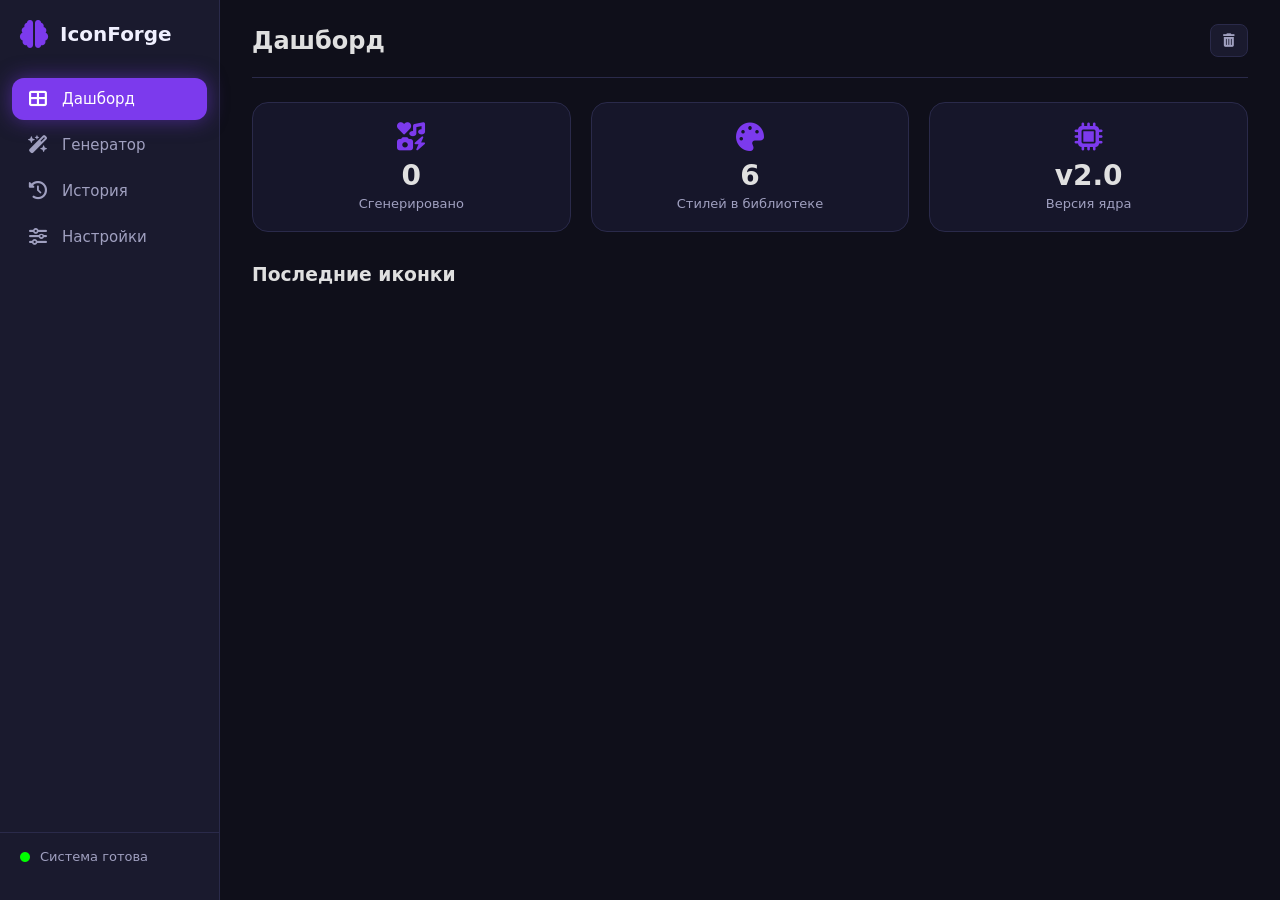
==== index.html @ c452b0ba "update_to_version_0.0.2 add more styles / restructure generator / bug fix ui manager" ====
<!DOCTYPE html>
<html lang="ru">
<head>
    <meta charset="UTF-8">
    <meta name="viewport" content="width=device-width, initial-scale=1.0">
    <title>Neural Icon Forge</title>
    <link rel="stylesheet" href="style.css">
    <link rel="stylesheet" href="https://cdnjs.cloudflare.com/ajax/libs/font-awesome/6.5.0/css/all.min.css">
</head>
<body>
    <div class="app-container">
        <!-- БОКОВОЕ МЕНЮ -->
        <aside class="sidebar" id="sidebar">
            <div class="logo">
                <i class="fas fa-brain"></i>
                <span>IconForge</span>
            </div>
            <nav class="nav-menu">
                <button class="nav-item active" data-tab="dashboard">
                    <i class="fas fa-th-large"></i> <span>Дашборд</span>
                </button>
                <button class="nav-item" data-tab="generator">
                    <i class="fas fa-wand-magic-sparkles"></i> <span>Генератор</span>
                </button>
                <button class="nav-item" data-tab="history">
                    <i class="fas fa-clock-rotate-left"></i> <span>История</span>
                </button>
                <button class="nav-item" data-tab="settings">
                    <i class="fas fa-sliders"></i> <span>Настройки</span>
                </button>
            </nav>
            <div class="user-status">
                <i class="fas fa-circle" style="color: #0f0; font-size: 10px;"></i>
                <span>Система готова</span>
            </div>
        </aside>

        <!-- ОСНОВНАЯ ОБЛАСТЬ -->
        <main class="main-content">
            <header class="top-bar">
                <h1 id="page-title">Дашборд</h1>
                <div class="top-actions">
                    <button id="clear-storage-btn" class="icon-btn" title="Очистить кэш">
                        <i class="fas fa-trash-can"></i>
                    </button>
                </div>
            </header>

            <div class="tab-content" id="tab-content">
                <!-- ДАШБОРД -->
                <section id="page-dashboard" class="page active-page">
                    <div class="stats-grid">
                        <div class="stat-card"><i class="fas fa-icons"></i><span id="stat-total">0</span><p>Сгенерировано</p></div>
                        <div class="stat-card"><i class="fas fa-palette"></i><span id="stat-styles">6</span><p>Стилей в библиотеке</p></div>
                        <div class="stat-card"><i class="fas fa-microchip"></i><span>v2.0</span><p>Версия ядра</p></div>
                    </div>
                    <div class="recent-section">
                        <h3>Последние иконки</h3>
                        <div class="recent-grid" id="recent-grid"></div>
                    </div>
                </section>

                <!-- ГЕНЕРАТОР -->
                <section id="page-generator" class="page">
                    <div class="generator-layout">
                        <!-- Панель настроек -->
                        <div class="control-panel" id="control-panel">
                            <h3><i class="fas fa-sliders-h"></i> Конструктор иконки</h3>
                            
                            <!-- Основные параметры -->
                            <div class="control-group">
                                <label>Тематика</label>
                                <select id="theme-select">
                                    <option value="abstract">Абстракция</option>
                                    <option value="nature">Природа</option>
                                    <option value="tech">Технологии</option>
                                    <option value="business">Бизнес</option>
                                    <option value="art">Искусство</option>
                                    <option value="custom">Пользовательская</option>
                                </select>
                            </div>

                            <div class="control-group">
                                <label>Стиль</label>
                                <select id="style-select">
                                    <option value="minimal">Минимализм</option>
                                    <option value="detailed">Детализированный</option>
                                    <option value="geometric">Геометрический</option>
                                    <option value="organic">Органический</option>
                                    <option value="neon">Неоновый</option>
                                    <option value="vintage">Винтаж</option>
                                </select>
                            </div>

                            <!-- Фон -->
                            <div class="control-group">
                                <label>Фон</label>
                                <div class="color-picker-group">
                                    <input type="color" id="bg-color" value="#0a0a0f">
                                    <select id="bg-style">
                                        <option value="solid">Сплошной</option>
                                        <option value="gradient">Градиент</option>
                                        <option value="none">Прозрачный</option>
                                    </select>
                                </div>
                            </div>

                            <!-- Детали (динамические) -->
                            <div id="details-container">
                                <div class="control-group">
                                    <label>Основная фигура</label>
                                    <select id="main-shape">
                                        <option value="circle">Круг</option>
                                        <option value="square">Квадрат</option>
                                        <option value="triangle">Треугольник</option>
                                        <option value="star">Звезда</option>
                                        <option value="hexagon">Шестиугольник</option>
                                        <option value="custom">Своя форма</option>
                                    </select>
                                </div>

                                <div class="control-group">
                                    <label>Цвет основной фигуры</label>
                                    <input type="color" id="main-color" value="#7c3aed">
                                </div>

                                <div class="control-group">
                                    <label>Размер основной фигуры</label>
                                    <input type="range" id="main-size" min="40" max="200" value="120">
                                    <span id="main-size-value">120px</span>
                                </div>

                                <div class="control-group">
                                    <label>Дополнительные элементы</label>
                                    <div class="checkbox-group">
                                        <label><input type="checkbox" class="detail-check" value="dots"> Точки</label>
                                        <label><input type="checkbox" class="detail-check" value="lines"> Линии</label>
                                        <label><input type="checkbox" class="detail-check" value="glow"> Свечение</label>
                                        <label><input type="checkbox" class="detail-check" value="shadow"> Тень</label>
                                        <label><input type="checkbox" class="detail-check" value="pattern"> Узор</label>
                                    </div>
                                </div>

                                <div class="control-group" id="pattern-controls" style="display:none;">
                                    <label>Тип узора</label>
                                    <select id="pattern-type">
                                        <option value="stripes">Полосы</option>
                                        <option value="grid">Сетка</option>
                                        <option value="waves">Волны</option>
                                        <option value="dots">Точечный</option>
                                    </select>
                                </div>
                            </div>

                            <button id="generate-btn" class="primary-btn">
                                <i class="fas fa-bolt"></i> Сгенерировать
                            </button>
                            <button id="reset-defaults-btn" class="secondary-btn" style="width:100%;margin-top:10px;">
                                <i class="fas fa-undo"></i> Сбросить настройки
                            </button>
                        </div>

                        <!-- Область предпросмотра -->
                        <div class="preview-area">
                            <div class="icon-preview" id="icon-preview">
                                <canvas id="generation-canvas" width="400" height="400"></canvas>
                            </div>
                            <div class="preview-actions">
                                <button id="download-png-btn" class="secondary-btn"><i class="fas fa-download"></i> PNG</button>
                                <button id="download-svg-btn" class="secondary-btn"><i class="fas fa-code"></i> SVG</button>
                                <button id="copy-svg-btn" class="secondary-btn"><i class="fas fa-copy"></i> Копировать SVG</button>
                            </div>
                            <div class="preview-info" id="preview-info">
                                <small>Настройки: <span id="preview-settings">Тема: Абстракция, Стиль: Минимализм</span></small>
                            </div>
                        </div>
                    </div>
                </section>

                <!-- ИСТОРИЯ -->
                <section id="page-history" class="page">
                    <h3>Архив генераций</h3>
                    <div id="history-list" class="history-list">
                        <div class="empty-state">Пока нет сохраненных иконок</div>
                    </div>
                </section>

                <!-- НАСТРОЙКИ -->
                <section id="page-settings" class="page">
                    <h3>Настройки профиля</h3>
                    <div class="settings-group">
                        <label>Имя пользователя</label>
                        <input type="text" id="username-input" placeholder="Введите имя...">
                    </div>
                    <div class="settings-group">
                        <label>Тема интерфейса</label>
                        <select id="theme-ui-select">
                            <option value="dark">Темная (по умолчанию)</option>
                            <option value="light">Светлая</option>
                        </select>
                    </div>
                    <div class="settings-group">
                        <label>Экспорт по умолчанию</label>
                        <select id="default-export">
                            <option value="png">PNG</option>
                            <option value="svg">SVG</option>
                        </select>
                    </div>
                </section>
            </div>
        </main>
    </div>

    <script type="module" src="app.js"></script>
</body>
</html>
---- style.css ----
/* ===== RESET & BASE ===== */
* {
    margin: 0;
    padding: 0;
    box-sizing: border-box;
    font-family: 'Segoe UI', system-ui, -apple-system, sans-serif;
}

body {
    background: #0a0a0f;
    color: #e0e0e0;
    height: 100vh;
    overflow: hidden;
}

:root {
    --bg-primary: #0f0f1a;
    --bg-secondary: #1a1a2e;
    --bg-card: #16162a;
    --border-color: #2a2a4a;
    --accent: #7c3aed;
    --accent-glow: #7c3aed80;
    --text-primary: #f0f0ff;
    --text-secondary: #a0a0c0;
    --shadow: 0 8px 32px rgba(0, 0, 0, 0.6);
}

/* ===== SCROLLBAR ===== */
::-webkit-scrollbar { width: 4px; }
::-webkit-scrollbar-track { background: var(--bg-secondary); }
::-webkit-scrollbar-thumb { background: var(--accent); border-radius: 2px; }

/* ===== LAYOUT ===== */
.app-container {
    display: flex;
    height: 100vh;
    background: var(--bg-primary);
}

/* ===== SIDEBAR ===== */
.sidebar {
    width: 220px;
    background: var(--bg-secondary);
    border-right: 1px solid var(--border-color);
    display: flex;
    flex-direction: column;
    padding: 20px 0;
    flex-shrink: 0;
}

.logo {
    display: flex;
    align-items: center;
    gap: 12px;
    padding: 0 20px 30px 20px;
    font-size: 20px;
    font-weight: 700;
    color: var(--text-primary);
}
.logo i { color: var(--accent); font-size: 28px; }

.nav-menu {
    display: flex;
    flex-direction: column;
    gap: 4px;
    padding: 0 12px;
    flex: 1;
}

.nav-item {
    background: transparent;
    border: none;
    color: var(--text-secondary);
    padding: 12px 16px;
    border-radius: 12px;
    display: flex;
    align-items: center;
    gap: 14px;
    font-size: 15px;
    font-weight: 500;
    cursor: pointer;
    transition: all 0.2s ease;
    width: 100%;
}
.nav-item i { width: 20px; font-size: 18px; }
.nav-item:hover { background: #2a2a4a; color: #fff; }
.nav-item.active {
    background: var(--accent);
    color: #fff;
    box-shadow: 0 0 20px var(--accent-glow);
}

.user-status {
    padding: 16px 20px;
    border-top: 1px solid var(--border-color);
    font-size: 13px;
    color: var(--text-secondary);
    display: flex;
    align-items: center;
    gap: 10px;
}

/* ===== MAIN CONTENT ===== */
.main-content {
    flex: 1;
    display: flex;
    flex-direction: column;
    padding: 24px 32px;
    overflow-y: auto;
}

.top-bar {
    display: flex;
    justify-content: space-between;
    align-items: center;
    padding-bottom: 20px;
    border-bottom: 1px solid var(--border-color);
}
.top-bar h1 { font-size: 24px; font-weight: 600; }

.icon-btn {
    background: var(--bg-secondary);
    border: 1px solid var(--border-color);
    color: var(--text-secondary);
    padding: 8px 12px;
    border-radius: 8px;
    cursor: pointer;
    transition: 0.2s;
}
.icon-btn:hover { background: #2a2a4a; color: #fff; }

/* ===== TABS ===== */
.tab-content { flex: 1; padding-top: 24px; }
.page { display: none; animation: fadeIn 0.3s ease; }
.page.active-page { display: block; }

@keyframes fadeIn {
    from { opacity: 0; transform: translateY(10px); }
    to { opacity: 1; transform: translateY(0); }
}

/* ===== DASHBOARD ===== */
.stats-grid {
    display: grid;
    grid-template-columns: repeat(auto-fit, minmax(160px, 1fr));
    gap: 20px;
    margin-bottom: 32px;
}
.stat-card {
    background: var(--bg-card);
    border: 1px solid var(--border-color);
    border-radius: 16px;
    padding: 20px;
    text-align: center;
}
.stat-card i { font-size: 28px; color: var(--accent); margin-bottom: 8px; }
.stat-card span { font-size: 28px; font-weight: 700; display: block; }
.stat-card p { color: var(--text-secondary); font-size: 13px; margin-top: 4px; }

.recent-grid {
    display: grid;
    grid-template-columns: repeat(auto-fill, minmax(80px, 1fr));
    gap: 16px;
    margin-top: 12px;
}
.recent-item {
    aspect-ratio: 1;
    background: var(--bg-secondary);
    border-radius: 12px;
    border: 1px solid var(--border-color);
    overflow: hidden;
    display: flex;
    align-items: center;
    justify-content: center;
    cursor: pointer;
    transition: 0.2s;
}
.recent-item:hover { border-color: var(--accent); transform: scale(1.05); }
.recent-item canvas, .recent-item img { width: 100%; height: 100%; object-fit: contain; }

/* ===== GENERATOR ===== */
.generator-layout {
    display: grid;
    grid-template-columns: 380px 1fr;
    gap: 32px;
}
.control-panel {
    background: var(--bg-card);
    border-radius: 16px;
    padding: 24px;
    border: 1px solid var(--border-color);
    max-height: 80vh;
    overflow-y: auto;
}
.control-panel h3 { margin-bottom: 20px; display: flex; gap: 10px; align-items: center; }

.control-group {
    margin-bottom: 20px;
}
.control-group label {
    display: block;
    font-size: 13px;
    color: var(--text-secondary);
    margin-bottom: 6px;
    font-weight: 500;
}
.control-group select, .control-group input[type="text"] {
    width: 100%;
    padding: 10px 12px;
    background: var(--bg-primary);
    border: 1px solid var(--border-color);
    border-radius: 8px;
    color: #fff;
    font-size: 14px;
}
.control-group input[type="range"] {
    width: 100%;
    accent-color: var(--accent);
    background: transparent;
}
.control-group input[type="color"] {
    width: 50px;
    height: 40px;
    padding: 2px;
    border: 1px solid var(--border-color);
    border-radius: 8px;
    background: var(--bg-primary);
    cursor: pointer;
}

.color-picker-group {
    display: flex;
    gap: 10px;
    align-items: center;
}
.color-picker-group select { flex: 1; }

.checkbox-group {
    display: grid;
    grid-template-columns: 1fr 1fr;
    gap: 8px;
}
.checkbox-group label {
    display: flex;
    align-items: center;
    gap: 8px;
    font-size: 13px;
    cursor: pointer;
    color: var(--text-secondary);
}
.checkbox-group input[type="checkbox"] {
    accent-color: var(--accent);
    width: 16px;
    height: 16px;
}

.primary-btn {
    width: 100%;
    padding: 14px;
    background: var(--accent);
    border: none;
    border-radius: 12px;
    color: #fff;
    font-weight: 700;
    font-size: 16px;
    cursor: pointer;
    transition: 0.2s;
    display: flex;
    align-items: center;
    justify-content: center;
    gap: 10px;
}
.primary-btn:hover { box-shadow: 0 0 30px var(--accent-glow); transform: scale(1.02); }

.secondary-btn {
    padding: 10px 28px;
    background: var(--bg-secondary);
    border: 1px solid var(--border-color);
    border-radius: 10px;
    color: #fff;
    cursor: pointer;
    transition: 0.2s;
    display: flex;
    align-items: center;
    gap: 8px;
    justify-content: center;
}
.secondary-btn:hover { background: #2a2a4a; border-color: var(--accent); }

.preview-area {
    display: flex;
    flex-direction: column;
    align-items: center;
    gap: 20px;
}
.icon-preview {
    width: 100%;
    max-width: 450px;
    aspect-ratio: 1;
    background: var(--bg-card);
    border-radius: 24px;
    border: 2px solid var(--border-color);
    display: flex;
    align-items: center;
    justify-content: center;
    overflow: hidden;
}
.icon-preview canvas { width: 100%; height: 100%; }

.preview-actions {
    display: flex;
    gap: 12px;
    flex-wrap: wrap;
    justify-content: center;
}

.preview-info {
    color: var(--text-secondary);
    font-size: 13px;
    text-align: center;
}

/* ===== HISTORY ===== */
.history-list {
    display: flex;
    flex-direction: column;
    gap: 12px;
    margin-top: 16px;
}
.history-item {
    background: var(--bg-card);
    border: 1px solid var(--border-color);
    border-radius: 12px;
    padding: 16px;
    display: flex;
    align-items: center;
    gap: 20px;
}
.history-item canvas { width: 60px; height: 60px; border-radius: 8px; flex-shrink: 0; }
.history-item .info { flex: 1; }
.history-item .info h4 { font-size: 14px; }
.history-item .info p { font-size: 12px; color: var(--text-secondary); }
.history-item .actions {
    display: flex;
    gap: 8px;
}

.empty-state {
    color: var(--text-secondary);
    text-align: center;
    padding: 40px;
    background: var(--bg-card);
    border-radius: 16px;
    border: 1px dashed var(--border-color);
}

/* ===== SETTINGS ===== */
.settings-group {
    max-width: 400px;
    margin-bottom: 24px;
}
.settings-group label {
    display: block;
    margin-bottom: 6px;
    color: var(--text-secondary);
}
.settings-group input, .settings-group select {
    width: 100%;
    padding: 10px 14px;
    background: var(--bg-secondary);
    border: 1px solid var(--border-color);
    border-radius: 10px;
    color: #fff;
}

/* ===== АДАПТИВ ===== */
@media (max-width: 1024px) {
    .generator-layout { grid-template-columns: 1fr; }
    .control-panel { max-height: none; }
}

@media (max-width: 768px) {
    .sidebar { width: 72px; }
    .sidebar .logo span, .sidebar .nav-item span, .sidebar .user-status span { display: none; }
    .sidebar .nav-item { justify-content: center; }
    .main-content { padding: 16px; }
    .checkbox-group { grid-template-columns: 1fr; }
}
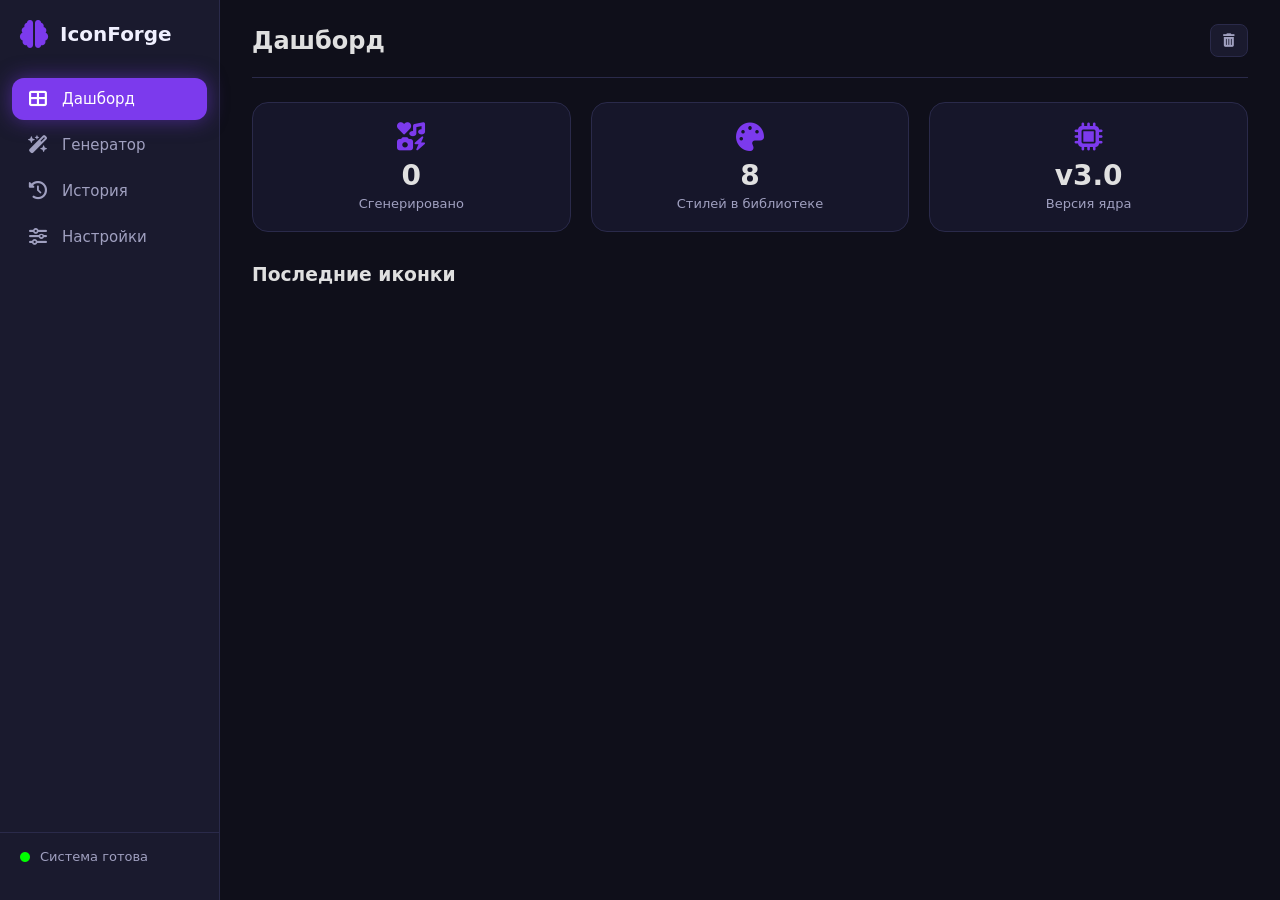
==== commit 50315058: "create_version_0.0.3 up version core / generator reconstruct / add more styles / add spec settings" ====
--- a/index.html
+++ b/index.html
@@ -3,7 +3,7 @@
 <head>
     <meta charset="UTF-8">
     <meta name="viewport" content="width=device-width, initial-scale=1.0">
-    <title>Neural Icon Forge</title>
+    <title>Neural Icon Forge — Генератор иконок</title>
     <link rel="stylesheet" href="style.css">
     <link rel="stylesheet" href="https://cdnjs.cloudflare.com/ajax/libs/font-awesome/6.5.0/css/all.min.css">
 </head>
@@ -51,8 +51,8 @@
                 <section id="page-dashboard" class="page active-page">
                     <div class="stats-grid">
                         <div class="stat-card"><i class="fas fa-icons"></i><span id="stat-total">0</span><p>Сгенерировано</p></div>
-                        <div class="stat-card"><i class="fas fa-palette"></i><span id="stat-styles">6</span><p>Стилей в библиотеке</p></div>
-                        <div class="stat-card"><i class="fas fa-microchip"></i><span>v2.0</span><p>Версия ядра</p></div>
+                        <div class="stat-card"><i class="fas fa-palette"></i><span id="stat-styles">8</span><p>Стилей в библиотеке</p></div>
+                        <div class="stat-card"><i class="fas fa-microchip"></i><span>v3.0</span><p>Версия ядра</p></div>
                     </div>
                     <div class="recent-section">
                         <h3>Последние иконки</h3>
@@ -62,116 +62,95 @@
 
                 <!-- ГЕНЕРАТОР -->
                 <section id="page-generator" class="page">
-                    <div class="generator-layout">
-                        <!-- Панель настроек -->
-                        <div class="control-panel" id="control-panel">
-                            <h3><i class="fas fa-sliders-h"></i> Конструктор иконки</h3>
-                            
-                            <!-- Основные параметры -->
-                            <div class="control-group">
-                                <label>Тематика</label>
-                                <select id="theme-select">
-                                    <option value="abstract">Абстракция</option>
-                                    <option value="nature">Природа</option>
-                                    <option value="tech">Технологии</option>
-                                    <option value="business">Бизнес</option>
-                                    <option value="art">Искусство</option>
-                                    <option value="custom">Пользовательская</option>
-                                </select>
+                    <div class="generator-container">
+                        <!-- ШАГ 1: ДОМЕН -->
+                        <div class="setup-step" id="step-domain">
+                            <h2><i class="fas fa-rocket"></i> Для чего нужна иконка?</h2>
+                            <p class="step-desc">Выберите сферу применения — это определит доступные стили и элементы</p>
+                            <div class="domain-grid" id="domain-grid">
+                                <button class="domain-card" data-domain="gaming">
+                                    <i class="fas fa-gamepad"></i>
+                                    <span>Игры</span>
+                                    <small>Иконки, кнопки, аватары для игр</small>
+                                </button>
+                                <button class="domain-card" data-domain="branding">
+                                    <i class="fas fa-trademark"></i>
+                                    <span>Брендинг</span>
+                                    <small>Логотипы, эмблемы, фирменные знаки</small>
+                                </button>
+                                <button class="domain-card" data-domain="web">
+                                    <i class="fas fa-globe"></i>
+                                    <span>Веб & UI</span>
+                                    <small>Кнопки, иконки интерфейса, элементы</small>
+                                </button>
+                                <button class="domain-card" data-domain="social">
+                                    <i class="fas fa-share-alt"></i>
+                                    <span>Соцсети</span>
+                                    <small>Аватары, обложки, стикеры</small>
+                                </button>
+                                <button class="domain-card" data-domain="presentation">
+                                    <i class="fas fa-presentation"></i>
+                                    <span>Презентации</span>
+                                    <small>Инфографика, диаграммы, иллюстрации</small>
+                                </button>
                             </div>
+                        </div>
 
-                            <div class="control-group">
-                                <label>Стиль</label>
-                                <select id="style-select">
-                                    <option value="minimal">Минимализм</option>
-                                    <option value="detailed">Детализированный</option>
-                                    <option value="geometric">Геометрический</option>
-                                    <option value="organic">Органический</option>
-                                    <option value="neon">Неоновый</option>
-                                    <option value="vintage">Винтаж</option>
-                                </select>
+                        <!-- ШАГ 2: СТИЛЬ -->
+                        <div class="setup-step" id="step-style" style="display:none;">
+                            <h2><i class="fas fa-palette"></i> Выберите стиль</h2>
+                            <p class="step-desc">Стиль определит визуальный язык вашей иконки</p>
+                            <div class="style-grid" id="style-grid">
+                                <!-- Динамически заполняется -->
                             </div>
+                            <button class="back-btn" data-back="step-domain">← Назад</button>
+                        </div>
 
-                            <!-- Фон -->
-                            <div class="control-group">
-                                <label>Фон</label>
-                                <div class="color-picker-group">
-                                    <input type="color" id="bg-color" value="#0a0a0f">
-                                    <select id="bg-style">
-                                        <option value="solid">Сплошной</option>
-                                        <option value="gradient">Градиент</option>
-                                        <option value="none">Прозрачный</option>
-                                    </select>
-                                </div>
+                        <!-- ШАГ 3: КАТЕГОРИЯ ЭЛЕМЕНТА -->
+                        <div class="setup-step" id="step-category" style="display:none;">
+                            <h2><i class="fas fa-th-list"></i> Какой элемент нужен?</h2>
+                            <p class="step-desc">Выберите тип элемента, который хотите создать</p>
+                            <div class="category-grid" id="category-grid">
+                                <!-- Динамически заполняется -->
                             </div>
+                            <button class="back-btn" data-back="step-style">← Назад</button>
+                        </div>
 
-                            <!-- Детали (динамические) -->
-                            <div id="details-container">
-                                <div class="control-group">
-                                    <label>Основная фигура</label>
-                                    <select id="main-shape">
-                                        <option value="circle">Круг</option>
-                                        <option value="square">Квадрат</option>
-                                        <option value="triangle">Треугольник</option>
-                                        <option value="star">Звезда</option>
-                                        <option value="hexagon">Шестиугольник</option>
-                                        <option value="custom">Своя форма</option>
-                                    </select>
-                                </div>
+                        <!-- ШАГ 4: НАСТРОЙКИ И ГЕНЕРАЦИЯ -->
+                        <div class="setup-step" id="step-config" style="display:none;">
+                            <div class="config-layout">
+                                <div class="config-panel">
+                                    <h2><i class="fas fa-sliders-h"></i> Тонкая настройка</h2>
+                                    <p class="step-desc">Настройте каждую деталь для идеального результата</p>
+                                    
+                                    <div id="config-container">
+                                        <!-- Динамические настройки -->
+                                    </div>
 
-                                <div class="control-group">
-                                    <label>Цвет основной фигуры</label>
-                                    <input type="color" id="main-color" value="#7c3aed">
-                                </div>
-
-                                <div class="control-group">
-                                    <label>Размер основной фигуры</label>
-                                    <input type="range" id="main-size" min="40" max="200" value="120">
-                                    <span id="main-size-value">120px</span>
-                                </div>
-
-                                <div class="control-group">
-                                    <label>Дополнительные элементы</label>
-                                    <div class="checkbox-group">
-                                        <label><input type="checkbox" class="detail-check" value="dots"> Точки</label>
-                                        <label><input type="checkbox" class="detail-check" value="lines"> Линии</label>
-                                        <label><input type="checkbox" class="detail-check" value="glow"> Свечение</label>
-                                        <label><input type="checkbox" class="detail-check" value="shadow"> Тень</label>
-                                        <label><input type="checkbox" class="detail-check" value="pattern"> Узор</label>
+                                    <div class="config-actions">
+                                        <button id="generate-btn" class="primary-btn">
+                                            <i class="fas fa-bolt"></i> Сгенерировать
+                                        </button>
+                                        <button id="randomize-btn" class="secondary-btn">
+                                            <i class="fas fa-dice"></i> Рандомизировать
+                                        </button>
+                                        <button class="back-btn" data-back="step-category">← Назад</button>
                                     </div>
                                 </div>
 
-                                <div class="control-group" id="pattern-controls" style="display:none;">
-                                    <label>Тип узора</label>
-                                    <select id="pattern-type">
-                                        <option value="stripes">Полосы</option>
-                                        <option value="grid">Сетка</option>
-                                        <option value="waves">Волны</option>
-                                        <option value="dots">Точечный</option>
-                                    </select>
+                                <div class="preview-panel">
+                                    <div class="icon-preview" id="icon-preview">
+                                        <canvas id="generation-canvas" width="500" height="500"></canvas>
+                                    </div>
+                                    <div class="preview-actions">
+                                        <button id="download-png-btn" class="secondary-btn"><i class="fas fa-download"></i> PNG</button>
+                                        <button id="download-svg-btn" class="secondary-btn"><i class="fas fa-code"></i> SVG</button>
+                                        <button id="copy-svg-btn" class="secondary-btn"><i class="fas fa-copy"></i> Копировать SVG</button>
+                                    </div>
+                                    <div class="preview-info" id="preview-info">
+                                        <span id="preview-settings">Выберите параметры для генерации</span>
+                                    </div>
                                 </div>
-                            </div>
-
-                            <button id="generate-btn" class="primary-btn">
-                                <i class="fas fa-bolt"></i> Сгенерировать
-                            </button>
-                            <button id="reset-defaults-btn" class="secondary-btn" style="width:100%;margin-top:10px;">
-                                <i class="fas fa-undo"></i> Сбросить настройки
-                            </button>
-                        </div>
-
-                        <!-- Область предпросмотра -->
-                        <div class="preview-area">
-                            <div class="icon-preview" id="icon-preview">
-                                <canvas id="generation-canvas" width="400" height="400"></canvas>
-                            </div>
-                            <div class="preview-actions">
-                                <button id="download-png-btn" class="secondary-btn"><i class="fas fa-download"></i> PNG</button>
-                                <button id="download-svg-btn" class="secondary-btn"><i class="fas fa-code"></i> SVG</button>
-                                <button id="copy-svg-btn" class="secondary-btn"><i class="fas fa-copy"></i> Копировать SVG</button>
-                            </div>
-                            <div class="preview-info" id="preview-info">
-                                <small>Настройки: <span id="preview-settings">Тема: Абстракция, Стиль: Минимализм</span></small>
                             </div>
                         </div>
                     </div>
@@ -200,11 +179,9 @@
                         </select>
                     </div>
                     <div class="settings-group">
-                        <label>Экспорт по умолчанию</label>
-                        <select id="default-export">
-                            <option value="png">PNG</option>
-                            <option value="svg">SVG</option>
-                        </select>
+                        <label>Авто-генерация при изменении</label>
+                        <input type="checkbox" id="auto-generate" checked>
+                        <small style="color:var(--text-secondary);display:block;margin-top:4px;">Автоматически генерировать при изменении параметров</small>
                     </div>
                 </section>
             </div>
--- a/style.css
+++ b/style.css
@@ -23,6 +23,9 @@
     --text-primary: #f0f0ff;
     --text-secondary: #a0a0c0;
     --shadow: 0 8px 32px rgba(0, 0, 0, 0.6);
+    --success: #10b981;
+    --warning: #f59e0b;
+    --danger: #ef4444;
 }
 
 /* ===== SCROLLBAR ===== */
@@ -178,116 +181,174 @@
 .recent-item:hover { border-color: var(--accent); transform: scale(1.05); }
 .recent-item canvas, .recent-item img { width: 100%; height: 100%; object-fit: contain; }
 
-/* ===== GENERATOR ===== */
-.generator-layout {
+/* ===== GENERATOR STEPS ===== */
+.generator-container {
+    max-width: 1400px;
+    margin: 0 auto;
+}
+
+.setup-step {
+    animation: fadeIn 0.4s ease;
+}
+.setup-step h2 {
+    font-size: 28px;
+    margin-bottom: 8px;
+    display: flex;
+    align-items: center;
+    gap: 16px;
+}
+.setup-step h2 i { color: var(--accent); }
+.step-desc {
+    color: var(--text-secondary);
+    margin-bottom: 32px;
+    font-size: 16px;
+}
+
+/* Domain Grid */
+.domain-grid {
     display: grid;
-    grid-template-columns: 380px 1fr;
-    gap: 32px;
-}
-.control-panel {
-    background: var(--bg-card);
+    grid-template-columns: repeat(auto-fit, minmax(200px, 1fr));
+    gap: 20px;
+    margin-bottom: 24px;
+}
+.domain-card {
+    background: var(--bg-card);
+    border: 2px solid var(--border-color);
     border-radius: 16px;
     padding: 24px;
-    border: 1px solid var(--border-color);
-    max-height: 80vh;
+    text-align: center;
+    cursor: pointer;
+    transition: all 0.3s ease;
+    color: var(--text-primary);
+}
+.domain-card i { font-size: 36px; color: var(--accent); display: block; margin-bottom: 12px; }
+.domain-card span { font-size: 18px; font-weight: 600; display: block; }
+.domain-card small { color: var(--text-secondary); font-size: 13px; margin-top: 8px; display: block; }
+.domain-card:hover { border-color: var(--accent); transform: translateY(-4px); box-shadow: 0 8px 30px var(--accent-glow); }
+.domain-card.selected { border-color: var(--accent); background: var(--accent); color: #fff; }
+.domain-card.selected i { color: #fff; }
+.domain-card.selected small { color: rgba(255,255,255,0.8); }
+
+/* Style & Category Grids */
+.style-grid, .category-grid {
+    display: grid;
+    grid-template-columns: repeat(auto-fit, minmax(160px, 1fr));
+    gap: 16px;
+    margin-bottom: 24px;
+}
+.style-card, .category-card {
+    background: var(--bg-card);
+    border: 2px solid var(--border-color);
+    border-radius: 12px;
+    padding: 20px;
+    text-align: center;
+    cursor: pointer;
+    transition: all 0.3s ease;
+    color: var(--text-primary);
+}
+.style-card i, .category-card i { font-size: 28px; color: var(--accent); display: block; margin-bottom: 8px; }
+.style-card span, .category-card span { font-size: 15px; font-weight: 500; display: block; }
+.style-card small, .category-card small { color: var(--text-secondary); font-size: 12px; margin-top: 4px; display: block; }
+.style-card:hover, .category-card:hover { border-color: var(--accent); transform: translateY(-2px); }
+.style-card.selected, .category-card.selected { border-color: var(--accent); background: var(--accent); color: #fff; }
+.style-card.selected i, .category-card.selected i { color: #fff; }
+.style-card.selected small, .category-card.selected small { color: rgba(255,255,255,0.8); }
+
+.back-btn {
+    background: transparent;
+    border: 1px solid var(--border-color);
+    color: var(--text-secondary);
+    padding: 10px 20px;
+    border-radius: 8px;
+    cursor: pointer;
+    transition: 0.2s;
+    font-size: 14px;
+}
+.back-btn:hover { border-color: var(--accent); color: #fff; }
+
+/* Config Layout */
+.config-layout {
+    display: grid;
+    grid-template-columns: 420px 1fr;
+    gap: 32px;
+}
+.config-panel {
+    background: var(--bg-card);
+    border-radius: 16px;
+    padding: 24px;
+    border: 1px solid var(--border-color);
+    max-height: 75vh;
     overflow-y: auto;
 }
-.control-panel h3 { margin-bottom: 20px; display: flex; gap: 10px; align-items: center; }
-
-.control-group {
+.config-panel h2 { font-size: 22px; margin-bottom: 4px; }
+
+.config-group {
     margin-bottom: 20px;
-}
-.control-group label {
-    display: block;
+    padding: 16px;
+    background: var(--bg-secondary);
+    border-radius: 12px;
+    border: 1px solid var(--border-color);
+}
+.config-group-title {
+    font-weight: 600;
+    font-size: 14px;
+    color: var(--text-secondary);
+    margin-bottom: 12px;
+    display: flex;
+    align-items: center;
+    gap: 8px;
+}
+.config-row {
+    display: flex;
+    gap: 12px;
+    margin-bottom: 8px;
+    align-items: center;
+}
+.config-row label {
     font-size: 13px;
     color: var(--text-secondary);
-    margin-bottom: 6px;
-    font-weight: 500;
-}
-.control-group select, .control-group input[type="text"] {
-    width: 100%;
-    padding: 10px 12px;
+    min-width: 80px;
+}
+.config-row input[type="range"] {
+    flex: 1;
+    accent-color: var(--accent);
+}
+.config-row input[type="color"] {
+    width: 40px;
+    height: 36px;
+    padding: 2px;
+    border: 1px solid var(--border-color);
+    border-radius: 6px;
     background: var(--bg-primary);
-    border: 1px solid var(--border-color);
-    border-radius: 8px;
+    cursor: pointer;
+}
+.config-row select {
+    flex: 1;
+    padding: 6px 10px;
+    background: var(--bg-primary);
+    border: 1px solid var(--border-color);
+    border-radius: 6px;
     color: #fff;
-    font-size: 14px;
-}
-.control-group input[type="range"] {
-    width: 100%;
-    accent-color: var(--accent);
-    background: transparent;
-}
-.control-group input[type="color"] {
-    width: 50px;
-    height: 40px;
-    padding: 2px;
-    border: 1px solid var(--border-color);
-    border-radius: 8px;
-    background: var(--bg-primary);
-    cursor: pointer;
-}
-
-.color-picker-group {
-    display: flex;
-    gap: 10px;
-    align-items: center;
-}
-.color-picker-group select { flex: 1; }
-
-.checkbox-group {
-    display: grid;
-    grid-template-columns: 1fr 1fr;
-    gap: 8px;
-}
-.checkbox-group label {
-    display: flex;
-    align-items: center;
-    gap: 8px;
+}
+.config-value {
+    min-width: 40px;
+    text-align: center;
     font-size: 13px;
-    cursor: pointer;
-    color: var(--text-secondary);
-}
-.checkbox-group input[type="checkbox"] {
-    accent-color: var(--accent);
-    width: 16px;
-    height: 16px;
-}
-
-.primary-btn {
-    width: 100%;
-    padding: 14px;
-    background: var(--accent);
-    border: none;
-    border-radius: 12px;
-    color: #fff;
-    font-weight: 700;
-    font-size: 16px;
-    cursor: pointer;
-    transition: 0.2s;
-    display: flex;
-    align-items: center;
-    justify-content: center;
-    gap: 10px;
-}
-.primary-btn:hover { box-shadow: 0 0 30px var(--accent-glow); transform: scale(1.02); }
-
-.secondary-btn {
-    padding: 10px 28px;
-    background: var(--bg-secondary);
-    border: 1px solid var(--border-color);
-    border-radius: 10px;
-    color: #fff;
-    cursor: pointer;
-    transition: 0.2s;
-    display: flex;
-    align-items: center;
-    gap: 8px;
-    justify-content: center;
-}
-.secondary-btn:hover { background: #2a2a4a; border-color: var(--accent); }
-
-.preview-area {
+    color: var(--text-secondary);
+}
+
+.config-actions {
+    display: flex;
+    gap: 12px;
+    flex-wrap: wrap;
+    margin-top: 20px;
+}
+.config-actions .primary-btn { flex: 2; }
+.config-actions .secondary-btn { flex: 1; }
+.config-actions .back-btn { flex: 1; }
+
+/* Preview Panel */
+.preview-panel {
     display: flex;
     flex-direction: column;
     align-items: center;
@@ -295,7 +356,7 @@
 }
 .icon-preview {
     width: 100%;
-    max-width: 450px;
+    max-width: 500px;
     aspect-ratio: 1;
     background: var(--bg-card);
     border-radius: 24px;
@@ -313,6 +374,19 @@
     flex-wrap: wrap;
     justify-content: center;
 }
+.preview-actions .secondary-btn {
+    padding: 10px 20px;
+    background: var(--bg-secondary);
+    border: 1px solid var(--border-color);
+    border-radius: 10px;
+    color: #fff;
+    cursor: pointer;
+    transition: 0.2s;
+    display: flex;
+    align-items: center;
+    gap: 8px;
+}
+.preview-actions .secondary-btn:hover { background: #2a2a4a; border-color: var(--accent); }
 
 .preview-info {
     color: var(--text-secondary);
@@ -372,11 +446,15 @@
     border-radius: 10px;
     color: #fff;
 }
+.settings-group input[type="checkbox"] {
+    width: auto;
+    accent-color: var(--accent);
+}
 
 /* ===== АДАПТИВ ===== */
-@media (max-width: 1024px) {
-    .generator-layout { grid-template-columns: 1fr; }
-    .control-panel { max-height: none; }
+@media (max-width: 1200px) {
+    .config-layout { grid-template-columns: 1fr; }
+    .config-panel { max-height: none; }
 }
 
 @media (max-width: 768px) {
@@ -384,5 +462,8 @@
     .sidebar .logo span, .sidebar .nav-item span, .sidebar .user-status span { display: none; }
     .sidebar .nav-item { justify-content: center; }
     .main-content { padding: 16px; }
-    .checkbox-group { grid-template-columns: 1fr; }
+    .domain-grid { grid-template-columns: 1fr 1fr; }
+    .style-grid, .category-grid { grid-template-columns: 1fr 1fr; }
+    .config-row { flex-wrap: wrap; }
+    .config-row label { min-width: 60px; }
 }
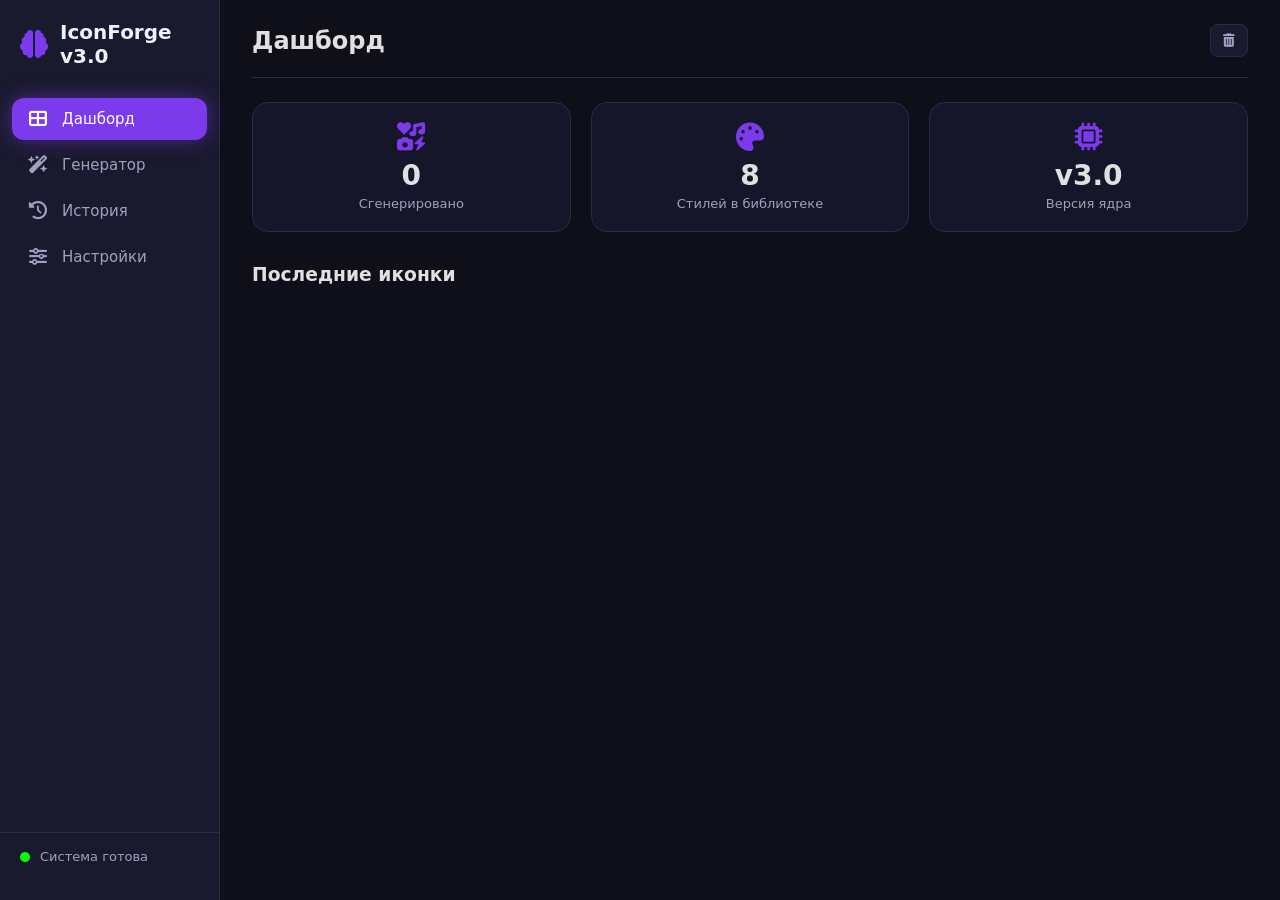
==== commit 5829020a: "start_version_0.0.4 add logic work with csv files templates" ====
--- a/index.html
+++ b/index.html
@@ -3,7 +3,7 @@
 <head>
     <meta charset="UTF-8">
     <meta name="viewport" content="width=device-width, initial-scale=1.0">
-    <title>Neural Icon Forge — Генератор иконок</title>
+    <title>Neural Icon Forge v3.0 — Генератор иконок</title>
     <link rel="stylesheet" href="style.css">
     <link rel="stylesheet" href="https://cdnjs.cloudflare.com/ajax/libs/font-awesome/6.5.0/css/all.min.css">
 </head>
@@ -13,7 +13,7 @@
         <aside class="sidebar" id="sidebar">
             <div class="logo">
                 <i class="fas fa-brain"></i>
-                <span>IconForge</span>
+                <span>IconForge v3.0</span>
             </div>
             <nav class="nav-menu">
                 <button class="nav-item active" data-tab="dashboard">
--- a/style.css
+++ b/style.css
@@ -347,6 +347,40 @@
 .config-actions .secondary-btn { flex: 1; }
 .config-actions .back-btn { flex: 1; }
 
+.primary-btn {
+    padding: 12px 24px;
+    background: var(--accent);
+    border: none;
+    border-radius: 12px;
+    color: #fff;
+    font-size: 16px;
+    font-weight: 600;
+    cursor: pointer;
+    transition: all 0.3s ease;
+    display: flex;
+    align-items: center;
+    justify-content: center;
+    gap: 8px;
+}
+.primary-btn:hover {
+    transform: translateY(-2px);
+    box-shadow: 0 8px 30px var(--accent-glow);
+}
+
+.secondary-btn {
+    padding: 10px 20px;
+    background: var(--bg-secondary);
+    border: 1px solid var(--border-color);
+    border-radius: 10px;
+    color: #fff;
+    cursor: pointer;
+    transition: 0.2s;
+    display: flex;
+    align-items: center;
+    gap: 8px;
+}
+.secondary-btn:hover { background: #2a2a4a; border-color: var(--accent); }
+
 /* Preview Panel */
 .preview-panel {
     display: flex;
@@ -374,19 +408,6 @@
     flex-wrap: wrap;
     justify-content: center;
 }
-.preview-actions .secondary-btn {
-    padding: 10px 20px;
-    background: var(--bg-secondary);
-    border: 1px solid var(--border-color);
-    border-radius: 10px;
-    color: #fff;
-    cursor: pointer;
-    transition: 0.2s;
-    display: flex;
-    align-items: center;
-    gap: 8px;
-}
-.preview-actions .secondary-btn:hover { background: #2a2a4a; border-color: var(--accent); }
 
 .preview-info {
     color: var(--text-secondary);
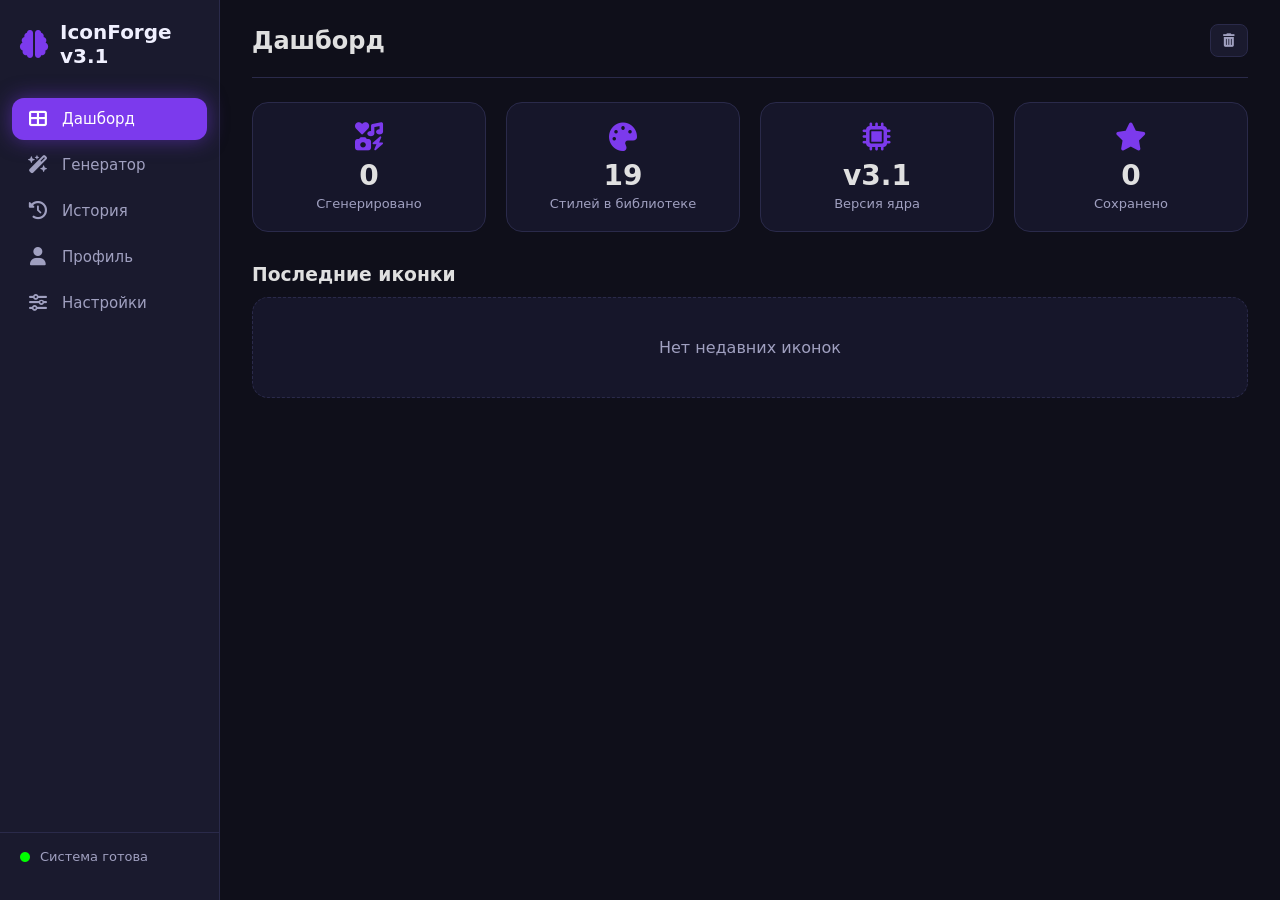
==== commit 50fd4d8c: "add_start_0.0.5_version formating pixel avatars & upgrade user settings" ====
--- a/index.html
+++ b/index.html
@@ -3,7 +3,7 @@
 <head>
     <meta charset="UTF-8">
     <meta name="viewport" content="width=device-width, initial-scale=1.0">
-    <title>Neural Icon Forge v3.0 — Генератор иконок</title>
+    <title>Neural Icon Forge — Генератор иконок</title>
     <link rel="stylesheet" href="style.css">
     <link rel="stylesheet" href="https://cdnjs.cloudflare.com/ajax/libs/font-awesome/6.5.0/css/all.min.css">
 </head>
@@ -13,7 +13,7 @@
         <aside class="sidebar" id="sidebar">
             <div class="logo">
                 <i class="fas fa-brain"></i>
-                <span>IconForge v3.0</span>
+                <span>IconForge v3.1</span>
             </div>
             <nav class="nav-menu">
                 <button class="nav-item active" data-tab="dashboard">
@@ -24,6 +24,9 @@
                 </button>
                 <button class="nav-item" data-tab="history">
                     <i class="fas fa-clock-rotate-left"></i> <span>История</span>
+                </button>
+                <button class="nav-item" data-tab="profile">
+                    <i class="fas fa-user"></i> <span>Профиль</span>
                 </button>
                 <button class="nav-item" data-tab="settings">
                     <i class="fas fa-sliders"></i> <span>Настройки</span>
@@ -51,8 +54,9 @@
                 <section id="page-dashboard" class="page active-page">
                     <div class="stats-grid">
                         <div class="stat-card"><i class="fas fa-icons"></i><span id="stat-total">0</span><p>Сгенерировано</p></div>
-                        <div class="stat-card"><i class="fas fa-palette"></i><span id="stat-styles">8</span><p>Стилей в библиотеке</p></div>
-                        <div class="stat-card"><i class="fas fa-microchip"></i><span>v3.0</span><p>Версия ядра</p></div>
+                        <div class="stat-card"><i class="fas fa-palette"></i><span id="stat-styles">18</span><p>Стилей в библиотеке</p></div>
+                        <div class="stat-card"><i class="fas fa-microchip"></i><span>v3.1</span><p>Версия ядра</p></div>
+                        <div class="stat-card"><i class="fas fa-star"></i><span id="stat-saved">0</span><p>Сохранено</p></div>
                     </div>
                     <div class="recent-section">
                         <h3>Последние иконки</h3>
@@ -134,6 +138,9 @@
                                         <button id="randomize-btn" class="secondary-btn">
                                             <i class="fas fa-dice"></i> Рандомизировать
                                         </button>
+                                        <button id="save-to-profile-btn" class="secondary-btn">
+                                            <i class="fas fa-bookmark"></i> Сохранить
+                                        </button>
                                         <button class="back-btn" data-back="step-category">← Назад</button>
                                     </div>
                                 </div>
@@ -164,25 +171,54 @@
                     </div>
                 </section>
 
+                <!-- ПРОФИЛЬ -->
+                <section id="page-profile" class="page">
+                    <h3>Мой профиль</h3>
+                    <div class="profile-stats">
+                        <div class="stat-card"><i class="fas fa-icons"></i><span id="profile-total">0</span><p>Всего иконок</p></div>
+                        <div class="stat-card"><i class="fas fa-star"></i><span id="profile-saved">0</span><p>Сохранено</p></div>
+                        <div class="stat-card"><i class="fas fa-clock"></i><span id="profile-last">-</span><p>Последняя активность</p></div>
+                    </div>
+                    <div class="saved-icons-grid" id="saved-icons-grid">
+                        <div class="empty-state">Нет сохраненных иконок</div>
+                    </div>
+                    <button id="export-all-btn" class="primary-btn" style="margin-top:20px;">
+                        <i class="fas fa-file-archive"></i> Экспортировать все
+                    </button>
+                </section>
+
                 <!-- НАСТРОЙКИ -->
                 <section id="page-settings" class="page">
-                    <h3>Настройки профиля</h3>
+                    <h3>Настройки</h3>
+                    
                     <div class="settings-group">
                         <label>Имя пользователя</label>
                         <input type="text" id="username-input" placeholder="Введите имя...">
                     </div>
+                    
                     <div class="settings-group">
                         <label>Тема интерфейса</label>
-                        <select id="theme-ui-select">
-                            <option value="dark">Темная (по умолчанию)</option>
-                            <option value="light">Светлая</option>
+                        <select id="theme-select">
+                            <option value="purple">Фиолетовая (по умолчанию)</option>
+                            <option value="orange">Оранжевая</option>
+                            <option value="green">Зеленая</option>
                         </select>
                     </div>
+                    
                     <div class="settings-group">
                         <label>Авто-генерация при изменении</label>
                         <input type="checkbox" id="auto-generate" checked>
                         <small style="color:var(--text-secondary);display:block;margin-top:4px;">Автоматически генерировать при изменении параметров</small>
                     </div>
+                    
+                    <div class="settings-group">
+                        <label>Качество экспорта</label>
+                        <select id="export-quality">
+                            <option value="512">512x512 (Высокое)</option>
+                            <option value="256">256x256 (Среднее)</option>
+                            <option value="128">128x128 (Низкое)</option>
+                        </select>
+                    </div>
                 </section>
             </div>
         </main>
--- a/style.css
+++ b/style.css
@@ -13,6 +13,7 @@
     overflow: hidden;
 }
 
+/* ===== ТЕМЫ ===== */
 :root {
     --bg-primary: #0f0f1a;
     --bg-secondary: #1a1a2e;
@@ -20,12 +21,28 @@
     --border-color: #2a2a4a;
     --accent: #7c3aed;
     --accent-glow: #7c3aed80;
+    --accent-light: #8b5cf6;
+    --accent-dark: #6d28d9;
     --text-primary: #f0f0ff;
     --text-secondary: #a0a0c0;
     --shadow: 0 8px 32px rgba(0, 0, 0, 0.6);
     --success: #10b981;
     --warning: #f59e0b;
     --danger: #ef4444;
+}
+
+[data-theme="orange"] {
+    --accent: #f97316;
+    --accent-glow: #f9731680;
+    --accent-light: #fb923c;
+    --accent-dark: #ea580c;
+}
+
+[data-theme="green"] {
+    --accent: #22c55e;
+    --accent-glow: #22c55e80;
+    --accent-light: #4ade80;
+    --accent-dark: #16a34a;
 }
 
 /* ===== SCROLLBAR ===== */
@@ -448,6 +465,53 @@
     border-radius: 16px;
     border: 1px dashed var(--border-color);
 }
+
+/* ===== PROFILE ===== */
+.profile-stats {
+    display: grid;
+    grid-template-columns: repeat(auto-fit, minmax(160px, 1fr));
+    gap: 20px;
+    margin-bottom: 32px;
+}
+
+.saved-icons-grid {
+    display: grid;
+    grid-template-columns: repeat(auto-fill, minmax(100px, 1fr));
+    gap: 16px;
+    margin-top: 16px;
+}
+
+.saved-item {
+    aspect-ratio: 1;
+    background: var(--bg-secondary);
+    border-radius: 12px;
+    border: 2px solid var(--border-color);
+    overflow: hidden;
+    display: flex;
+    align-items: center;
+    justify-content: center;
+    cursor: pointer;
+    transition: 0.2s;
+    position: relative;
+}
+.saved-item:hover { border-color: var(--accent); transform: scale(1.05); }
+.saved-item canvas { width: 100%; height: 100%; object-fit: contain; }
+.saved-item .remove-btn {
+    position: absolute;
+    top: 4px;
+    right: 4px;
+    background: var(--danger);
+    border: none;
+    color: #fff;
+    border-radius: 50%;
+    width: 20px;
+    height: 20px;
+    font-size: 10px;
+    cursor: pointer;
+    opacity: 0;
+    transition: 0.2s;
+}
+.saved-item:hover .remove-btn { opacity: 1; }
 
 /* ===== SETTINGS ===== */
 .settings-group {
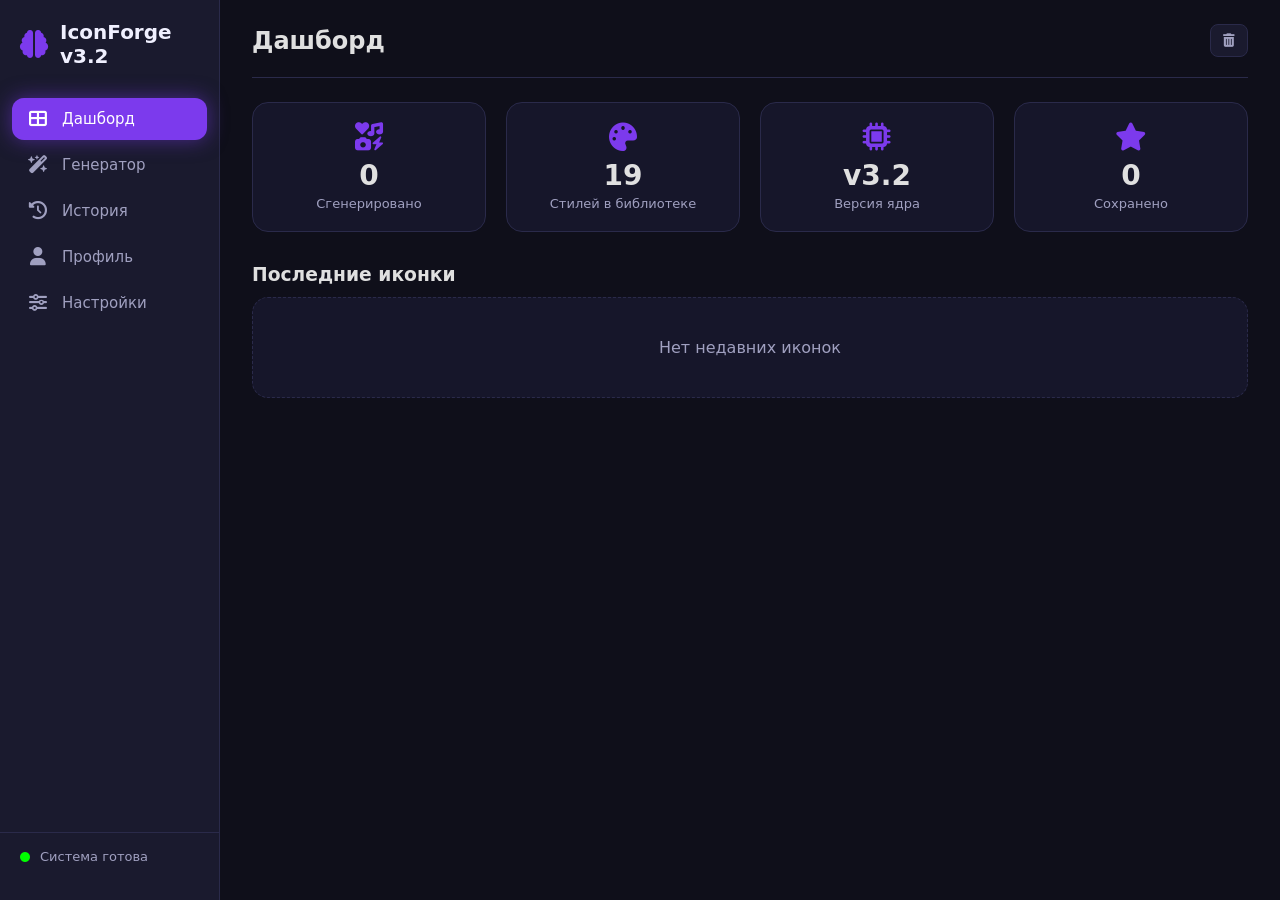
==== commit f39feea3: "update_version_0.05 exprove styles generation" ====
--- a/index.html
+++ b/index.html
@@ -3,7 +3,7 @@
 <head>
     <meta charset="UTF-8">
     <meta name="viewport" content="width=device-width, initial-scale=1.0">
-    <title>Neural Icon Forge — Генератор иконок</title>
+    <title>Neural Icon Forge v3.2 — Генератор иконок</title>
     <link rel="stylesheet" href="style.css">
     <link rel="stylesheet" href="https://cdnjs.cloudflare.com/ajax/libs/font-awesome/6.5.0/css/all.min.css">
 </head>
@@ -13,7 +13,7 @@
         <aside class="sidebar" id="sidebar">
             <div class="logo">
                 <i class="fas fa-brain"></i>
-                <span>IconForge v3.1</span>
+                <span>IconForge v3.2</span>
             </div>
             <nav class="nav-menu">
                 <button class="nav-item active" data-tab="dashboard">
@@ -55,7 +55,7 @@
                     <div class="stats-grid">
                         <div class="stat-card"><i class="fas fa-icons"></i><span id="stat-total">0</span><p>Сгенерировано</p></div>
                         <div class="stat-card"><i class="fas fa-palette"></i><span id="stat-styles">18</span><p>Стилей в библиотеке</p></div>
-                        <div class="stat-card"><i class="fas fa-microchip"></i><span>v3.1</span><p>Версия ядра</p></div>
+                        <div class="stat-card"><i class="fas fa-microchip"></i><span>v3.2</span><p>Версия ядра</p></div>
                         <div class="stat-card"><i class="fas fa-star"></i><span id="stat-saved">0</span><p>Сохранено</p></div>
                     </div>
                     <div class="recent-section">
@@ -139,7 +139,7 @@
                                             <i class="fas fa-dice"></i> Рандомизировать
                                         </button>
                                         <button id="save-to-profile-btn" class="secondary-btn">
-                                            <i class="fas fa-bookmark"></i> Сохранить
+                                            <i class="fas fa-bookmark"></i> Сохранить в профиль
                                         </button>
                                         <button class="back-btn" data-back="step-category">← Назад</button>
                                     </div>
@@ -156,6 +156,7 @@
                                     </div>
                                     <div class="preview-info" id="preview-info">
                                         <span id="preview-settings">Выберите параметры для генерации</span>
+                                        <div id="save-status" style="margin-top:8px;font-size:12px;"></div>
                                     </div>
                                 </div>
                             </div>
@@ -212,6 +213,12 @@
                     </div>
                     
                     <div class="settings-group">
+                        <label>Авто-сохранение в профиль</label>
+                        <input type="checkbox" id="auto-save-profile">
+                        <small style="color:var(--text-secondary);display:block;margin-top:4px;">Автоматически сохранять все сгенерированные иконки в профиль</small>
+                    </div>
+                    
+                    <div class="settings-group">
                         <label>Качество экспорта</label>
                         <select id="export-quality">
                             <option value="512">512x512 (Высокое)</option>
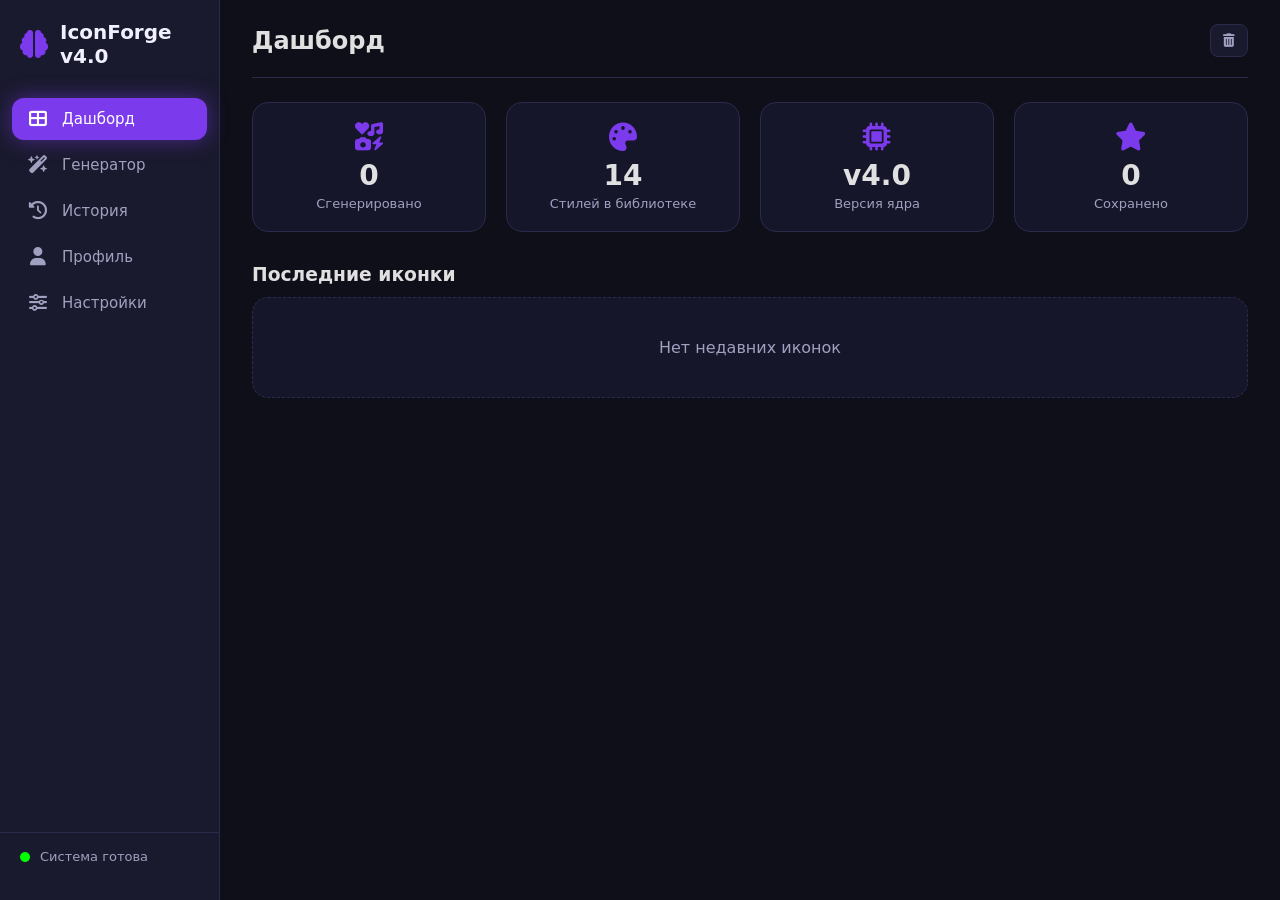
==== commit 394cb32d: "update_v0.0.5_reconstruct global update project" ====
--- a/index.html
+++ b/index.html
@@ -3,7 +3,7 @@
 <head>
     <meta charset="UTF-8">
     <meta name="viewport" content="width=device-width, initial-scale=1.0">
-    <title>Neural Icon Forge v3.2 — Генератор иконок</title>
+    <title>Neural Icon Forge v4.0 — Генератор иконок</title>
     <link rel="stylesheet" href="style.css">
     <link rel="stylesheet" href="https://cdnjs.cloudflare.com/ajax/libs/font-awesome/6.5.0/css/all.min.css">
 </head>
@@ -13,7 +13,7 @@
         <aside class="sidebar" id="sidebar">
             <div class="logo">
                 <i class="fas fa-brain"></i>
-                <span>IconForge v3.2</span>
+                <span>IconForge v4.0</span>
             </div>
             <nav class="nav-menu">
                 <button class="nav-item active" data-tab="dashboard">
@@ -55,7 +55,7 @@
                     <div class="stats-grid">
                         <div class="stat-card"><i class="fas fa-icons"></i><span id="stat-total">0</span><p>Сгенерировано</p></div>
                         <div class="stat-card"><i class="fas fa-palette"></i><span id="stat-styles">18</span><p>Стилей в библиотеке</p></div>
-                        <div class="stat-card"><i class="fas fa-microchip"></i><span>v3.2</span><p>Версия ядра</p></div>
+                        <div class="stat-card"><i class="fas fa-microchip"></i><span>v4.0</span><p>Версия ядра</p></div>
                         <div class="stat-card"><i class="fas fa-star"></i><span id="stat-saved">0</span><p>Сохранено</p></div>
                     </div>
                     <div class="recent-section">
@@ -67,64 +67,30 @@
                 <!-- ГЕНЕРАТОР -->
                 <section id="page-generator" class="page">
                     <div class="generator-container">
-                        <!-- ШАГ 1: ДОМЕН -->
-                        <div class="setup-step" id="step-domain">
-                            <h2><i class="fas fa-rocket"></i> Для чего нужна иконка?</h2>
-                            <p class="step-desc">Выберите сферу применения — это определит доступные стили и элементы</p>
-                            <div class="domain-grid" id="domain-grid">
-                                <button class="domain-card" data-domain="gaming">
-                                    <i class="fas fa-gamepad"></i>
-                                    <span>Игры</span>
-                                    <small>Иконки, кнопки, аватары для игр</small>
-                                </button>
-                                <button class="domain-card" data-domain="branding">
-                                    <i class="fas fa-trademark"></i>
-                                    <span>Брендинг</span>
-                                    <small>Логотипы, эмблемы, фирменные знаки</small>
-                                </button>
-                                <button class="domain-card" data-domain="web">
-                                    <i class="fas fa-globe"></i>
-                                    <span>Веб & UI</span>
-                                    <small>Кнопки, иконки интерфейса, элементы</small>
-                                </button>
-                                <button class="domain-card" data-domain="social">
-                                    <i class="fas fa-share-alt"></i>
-                                    <span>Соцсети</span>
-                                    <small>Аватары, обложки, стикеры</small>
-                                </button>
-                                <button class="domain-card" data-domain="presentation">
-                                    <i class="fas fa-presentation"></i>
-                                    <span>Презентации</span>
-                                    <small>Инфографика, диаграммы, иллюстрации</small>
-                                </button>
+                        <!-- ШАГ 1: ВЫБОР КОМПОНЕНТА -->
+                        <div class="setup-step" id="step-component">
+                            <h2><i class="fas fa-cube"></i> Выберите компонент</h2>
+                            <p class="step-desc">Определите, что вы хотите создать: кнопку, иконку, аватар или персонажа</p>
+                            <div class="component-grid" id="component-grid">
+                                <!-- Динамически заполняется -->
                             </div>
                         </div>
 
-                        <!-- ШАГ 2: СТИЛЬ -->
+                        <!-- ШАГ 2: СТИЛИСТИЧЕСКОЕ НАПРАВЛЕНИЕ -->
                         <div class="setup-step" id="step-style" style="display:none;">
-                            <h2><i class="fas fa-palette"></i> Выберите стиль</h2>
-                            <p class="step-desc">Стиль определит визуальный язык вашей иконки</p>
+                            <h2><i class="fas fa-palette"></i> Выберите стилистическое направление</h2>
+                            <p class="step-desc">Стиль определит визуальный язык вашего компонента</p>
                             <div class="style-grid" id="style-grid">
                                 <!-- Динамически заполняется -->
                             </div>
-                            <button class="back-btn" data-back="step-domain">← Назад</button>
+                            <button class="back-btn" data-back="step-component">← Назад</button>
                         </div>
 
-                        <!-- ШАГ 3: КАТЕГОРИЯ ЭЛЕМЕНТА -->
-                        <div class="setup-step" id="step-category" style="display:none;">
-                            <h2><i class="fas fa-th-list"></i> Какой элемент нужен?</h2>
-                            <p class="step-desc">Выберите тип элемента, который хотите создать</p>
-                            <div class="category-grid" id="category-grid">
-                                <!-- Динамически заполняется -->
-                            </div>
-                            <button class="back-btn" data-back="step-style">← Назад</button>
-                        </div>
-
-                        <!-- ШАГ 4: НАСТРОЙКИ И ГЕНЕРАЦИЯ -->
+                        <!-- ШАГ 3: НАСТРОЙКИ И ГЕНЕРАЦИЯ -->
                         <div class="setup-step" id="step-config" style="display:none;">
                             <div class="config-layout">
                                 <div class="config-panel">
-                                    <h2><i class="fas fa-sliders-h"></i> Тонкая настройка</h2>
+                                    <h2><i class="fas fa-sliders-h"></i> Настройка компонента</h2>
                                     <p class="step-desc">Настройте каждую деталь для идеального результата</p>
                                     
                                     <div id="config-container">
@@ -141,7 +107,7 @@
                                         <button id="save-to-profile-btn" class="secondary-btn">
                                             <i class="fas fa-bookmark"></i> Сохранить в профиль
                                         </button>
-                                        <button class="back-btn" data-back="step-category">← Назад</button>
+                                        <button class="back-btn" data-back="step-style">← Назад</button>
                                     </div>
                                 </div>
 
--- a/style.css
+++ b/style.css
@@ -221,39 +221,39 @@
     font-size: 16px;
 }
 
-/* Domain Grid */
-.domain-grid {
+/* Component Grid */
+.component-grid {
     display: grid;
     grid-template-columns: repeat(auto-fit, minmax(200px, 1fr));
     gap: 20px;
     margin-bottom: 24px;
 }
-.domain-card {
+.component-card {
     background: var(--bg-card);
     border: 2px solid var(--border-color);
     border-radius: 16px;
-    padding: 24px;
+    padding: 30px 20px;
     text-align: center;
     cursor: pointer;
     transition: all 0.3s ease;
     color: var(--text-primary);
 }
-.domain-card i { font-size: 36px; color: var(--accent); display: block; margin-bottom: 12px; }
-.domain-card span { font-size: 18px; font-weight: 600; display: block; }
-.domain-card small { color: var(--text-secondary); font-size: 13px; margin-top: 8px; display: block; }
-.domain-card:hover { border-color: var(--accent); transform: translateY(-4px); box-shadow: 0 8px 30px var(--accent-glow); }
-.domain-card.selected { border-color: var(--accent); background: var(--accent); color: #fff; }
-.domain-card.selected i { color: #fff; }
-.domain-card.selected small { color: rgba(255,255,255,0.8); }
-
-/* Style & Category Grids */
-.style-grid, .category-grid {
+.component-card i { font-size: 48px; color: var(--accent); display: block; margin-bottom: 16px; }
+.component-card span { font-size: 20px; font-weight: 600; display: block; }
+.component-card small { color: var(--text-secondary); font-size: 13px; margin-top: 8px; display: block; }
+.component-card:hover { border-color: var(--accent); transform: translateY(-4px); box-shadow: 0 8px 30px var(--accent-glow); }
+.component-card.selected { border-color: var(--accent); background: var(--accent); color: #fff; }
+.component-card.selected i { color: #fff; }
+.component-card.selected small { color: rgba(255,255,255,0.8); }
+
+/* Style Grid */
+.style-grid {
     display: grid;
     grid-template-columns: repeat(auto-fit, minmax(160px, 1fr));
     gap: 16px;
     margin-bottom: 24px;
 }
-.style-card, .category-card {
+.style-card {
     background: var(--bg-card);
     border: 2px solid var(--border-color);
     border-radius: 12px;
@@ -263,13 +263,13 @@
     transition: all 0.3s ease;
     color: var(--text-primary);
 }
-.style-card i, .category-card i { font-size: 28px; color: var(--accent); display: block; margin-bottom: 8px; }
-.style-card span, .category-card span { font-size: 15px; font-weight: 500; display: block; }
-.style-card small, .category-card small { color: var(--text-secondary); font-size: 12px; margin-top: 4px; display: block; }
-.style-card:hover, .category-card:hover { border-color: var(--accent); transform: translateY(-2px); }
-.style-card.selected, .category-card.selected { border-color: var(--accent); background: var(--accent); color: #fff; }
-.style-card.selected i, .category-card.selected i { color: #fff; }
-.style-card.selected small, .category-card.selected small { color: rgba(255,255,255,0.8); }
+.style-card i { font-size: 28px; color: var(--accent); display: block; margin-bottom: 8px; }
+.style-card span { font-size: 15px; font-weight: 500; display: block; }
+.style-card small { color: var(--text-secondary); font-size: 12px; margin-top: 4px; display: block; }
+.style-card:hover { border-color: var(--accent); transform: translateY(-2px); }
+.style-card.selected { border-color: var(--accent); background: var(--accent); color: #fff; }
+.style-card.selected i { color: #fff; }
+.style-card.selected small { color: rgba(255,255,255,0.8); }
 
 .back-btn {
     background: transparent;
@@ -547,8 +547,8 @@
     .sidebar .logo span, .sidebar .nav-item span, .sidebar .user-status span { display: none; }
     .sidebar .nav-item { justify-content: center; }
     .main-content { padding: 16px; }
-    .domain-grid { grid-template-columns: 1fr 1fr; }
-    .style-grid, .category-grid { grid-template-columns: 1fr 1fr; }
+    .component-grid { grid-template-columns: 1fr 1fr; }
+    .style-grid { grid-template-columns: 1fr 1fr; }
     .config-row { flex-wrap: wrap; }
     .config-row label { min-width: 60px; }
 }
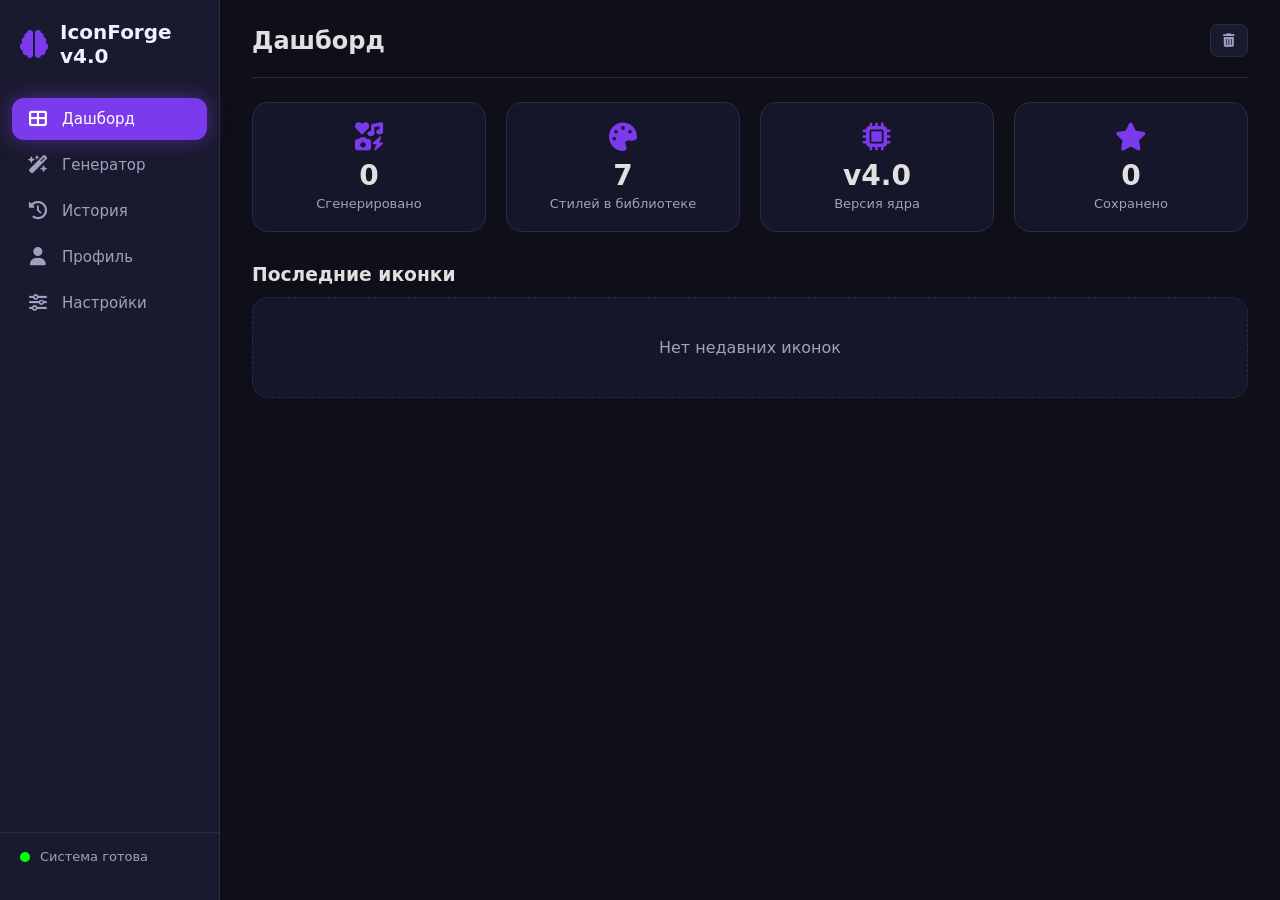
==== commit eb820394: "restructure_update_v0.0.5 new structure / libreries / styles / generative methods & modules" ====
--- a/index.html
+++ b/index.html
@@ -5,6 +5,8 @@
     <meta name="viewport" content="width=device-width, initial-scale=1.0">
     <title>Neural Icon Forge v4.0 — Генератор иконок</title>
     <link rel="stylesheet" href="style.css">
+    <!-- Подключение шрифтов через CDN -->
+    <link href="https://fonts.googleapis.com/css2?family=Orbitron:wght@400;700;900&family=Press+Start+2P&family=MedievalSharp&family=Quicksand:wght@400;600;700&family=Creepster&family=Fredoka+One&family=Righteous&display=swap" rel="stylesheet">
     <link rel="stylesheet" href="https://cdnjs.cloudflare.com/ajax/libs/font-awesome/6.5.0/css/all.min.css">
 </head>
 <body>
@@ -54,7 +56,7 @@
                 <section id="page-dashboard" class="page active-page">
                     <div class="stats-grid">
                         <div class="stat-card"><i class="fas fa-icons"></i><span id="stat-total">0</span><p>Сгенерировано</p></div>
-                        <div class="stat-card"><i class="fas fa-palette"></i><span id="stat-styles">18</span><p>Стилей в библиотеке</p></div>
+                        <div class="stat-card"><i class="fas fa-palette"></i><span id="stat-styles">6</span><p>Стилей в библиотеке</p></div>
                         <div class="stat-card"><i class="fas fa-microchip"></i><span>v4.0</span><p>Версия ядра</p></div>
                         <div class="stat-card"><i class="fas fa-star"></i><span id="stat-saved">0</span><p>Сохранено</p></div>
                     </div>
@@ -67,31 +69,31 @@
                 <!-- ГЕНЕРАТОР -->
                 <section id="page-generator" class="page">
                     <div class="generator-container">
-                        <!-- ШАГ 1: ВЫБОР КОМПОНЕНТА -->
-                        <div class="setup-step" id="step-component">
-                            <h2><i class="fas fa-cube"></i> Выберите компонент</h2>
-                            <p class="step-desc">Определите, что вы хотите создать: кнопку, иконку, аватар или персонажа</p>
-                            <div class="component-grid" id="component-grid">
+                        <!-- ШАГ 1: ВЫБОР КАТЕГОРИИ -->
+                        <div class="setup-step" id="step-category">
+                            <h2><i class="fas fa-cube"></i> Выберите категорию</h2>
+                            <p class="step-desc">Определите, что вы хотите создать</p>
+                            <div class="category-grid" id="category-grid">
                                 <!-- Динамически заполняется -->
                             </div>
                         </div>
 
-                        <!-- ШАГ 2: СТИЛИСТИЧЕСКОЕ НАПРАВЛЕНИЕ -->
+                        <!-- ШАГ 2: ВЫБОР СТИЛЯ -->
                         <div class="setup-step" id="step-style" style="display:none;">
-                            <h2><i class="fas fa-palette"></i> Выберите стилистическое направление</h2>
-                            <p class="step-desc">Стиль определит визуальный язык вашего компонента</p>
+                            <h2><i class="fas fa-palette"></i> Выберите стиль</h2>
+                            <p class="step-desc" id="style-desc">Выберите стилистическое направление</p>
                             <div class="style-grid" id="style-grid">
                                 <!-- Динамически заполняется -->
                             </div>
-                            <button class="back-btn" data-back="step-component">← Назад</button>
+                            <button class="back-btn" data-back="step-category">← Назад</button>
                         </div>
 
-                        <!-- ШАГ 3: НАСТРОЙКИ И ГЕНЕРАЦИЯ -->
+                        <!-- ШАГ 3: НАСТРОЙКИ -->
                         <div class="setup-step" id="step-config" style="display:none;">
                             <div class="config-layout">
                                 <div class="config-panel">
-                                    <h2><i class="fas fa-sliders-h"></i> Настройка компонента</h2>
-                                    <p class="step-desc">Настройте каждую деталь для идеального результата</p>
+                                    <h2><i class="fas fa-sliders-h"></i> Настройка</h2>
+                                    <p class="step-desc" id="config-desc">Настройте детали для идеального результата</p>
                                     
                                     <div id="config-container">
                                         <!-- Динамические настройки -->
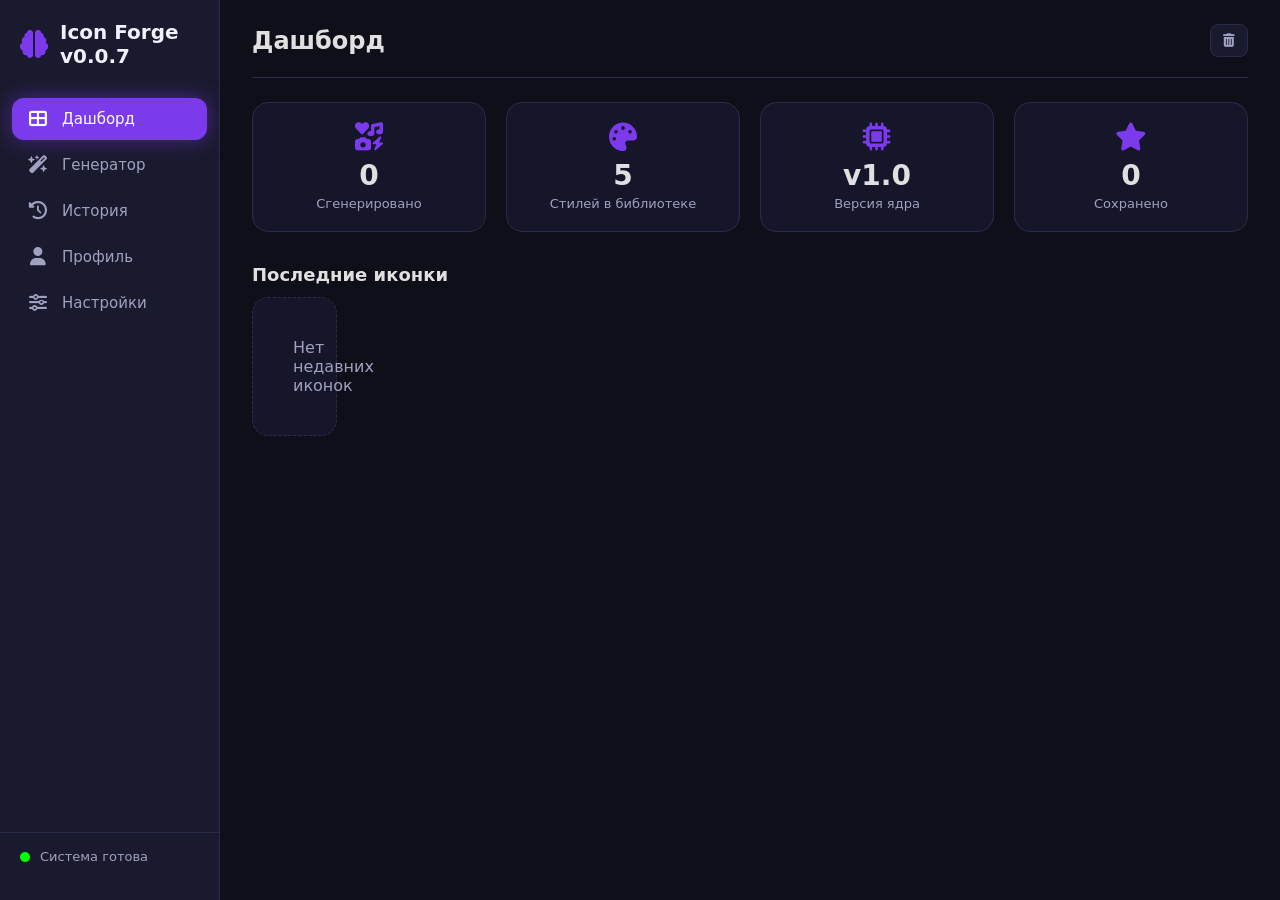
==== commit 88342067: "update_version_0.0.6_to-->v0.0.7 restructure styles / revised text for generator / corrected binding" ====
--- a/index.html
+++ b/index.html
@@ -3,9 +3,12 @@
 <head>
     <meta charset="UTF-8">
     <meta name="viewport" content="width=device-width, initial-scale=1.0">
-    <title>Neural Icon Forge v4.0 — Генератор иконок</title>
-    <link rel="stylesheet" href="style.css">
-    <!-- Подключение шрифтов через CDN -->
+    <title>AI Icon Generator v0.0.7 — Генератор иконок</title>
+    
+    <!-- CSS модули -->
+    <link rel="stylesheet" href="css/main.css">
+    
+    <!-- Шрифты -->
     <link href="https://fonts.googleapis.com/css2?family=Orbitron:wght@400;700;900&family=Press+Start+2P&family=MedievalSharp&family=Quicksand:wght@400;600;700&family=Creepster&family=Fredoka+One&family=Righteous&display=swap" rel="stylesheet">
     <link rel="stylesheet" href="https://cdnjs.cloudflare.com/ajax/libs/font-awesome/6.5.0/css/all.min.css">
 </head>
@@ -15,7 +18,7 @@
         <aside class="sidebar" id="sidebar">
             <div class="logo">
                 <i class="fas fa-brain"></i>
-                <span>IconForge v4.0</span>
+                <span>Icon Forge v0.0.7</span>
             </div>
             <nav class="nav-menu">
                 <button class="nav-item active" data-tab="dashboard">
@@ -56,8 +59,8 @@
                 <section id="page-dashboard" class="page active-page">
                     <div class="stats-grid">
                         <div class="stat-card"><i class="fas fa-icons"></i><span id="stat-total">0</span><p>Сгенерировано</p></div>
-                        <div class="stat-card"><i class="fas fa-palette"></i><span id="stat-styles">6</span><p>Стилей в библиотеке</p></div>
-                        <div class="stat-card"><i class="fas fa-microchip"></i><span>v4.0</span><p>Версия ядра</p></div>
+                        <div class="stat-card"><i class="fas fa-palette"></i><span id="stat-styles">18</span><p>Стилей в библиотеке</p></div>
+                        <div class="stat-card"><i class="fas fa-microchip"></i><span>v1.0</span><p>Версия ядра</p></div>
                         <div class="stat-card"><i class="fas fa-star"></i><span id="stat-saved">0</span><p>Сохранено</p></div>
                     </div>
                     <div class="recent-section">
@@ -70,21 +73,17 @@
                 <section id="page-generator" class="page">
                     <div class="generator-container">
                         <!-- ШАГ 1: ВЫБОР КАТЕГОРИИ -->
-                        <div class="setup-step" id="step-category">
+                        <div class="setup-step" id="step-category" style="display:block;">
                             <h2><i class="fas fa-cube"></i> Выберите категорию</h2>
                             <p class="step-desc">Определите, что вы хотите создать</p>
-                            <div class="category-grid" id="category-grid">
-                                <!-- Динамически заполняется -->
-                            </div>
+                            <div class="category-grid" id="category-grid"></div>
                         </div>
 
                         <!-- ШАГ 2: ВЫБОР СТИЛЯ -->
                         <div class="setup-step" id="step-style" style="display:none;">
                             <h2><i class="fas fa-palette"></i> Выберите стиль</h2>
                             <p class="step-desc" id="style-desc">Выберите стилистическое направление</p>
-                            <div class="style-grid" id="style-grid">
-                                <!-- Динамически заполняется -->
-                            </div>
+                            <div class="style-grid" id="style-grid"></div>
                             <button class="back-btn" data-back="step-category">← Назад</button>
                         </div>
 
@@ -95,9 +94,7 @@
                                     <h2><i class="fas fa-sliders-h"></i> Настройка</h2>
                                     <p class="step-desc" id="config-desc">Настройте детали для идеального результата</p>
                                     
-                                    <div id="config-container">
-                                        <!-- Динамические настройки -->
-                                    </div>
+                                    <div id="config-container"></div>
 
                                     <div class="config-actions">
                                         <button id="generate-btn" class="primary-btn">
@@ -107,7 +104,7 @@
                                             <i class="fas fa-dice"></i> Рандомизировать
                                         </button>
                                         <button id="save-to-profile-btn" class="secondary-btn">
-                                            <i class="fas fa-bookmark"></i> Сохранить в профиль
+                                            <i class="fas fa-bookmark"></i> Сохранить
                                         </button>
                                         <button class="back-btn" data-back="step-style">← Назад</button>
                                     </div>
@@ -177,13 +174,13 @@
                     <div class="settings-group">
                         <label>Авто-генерация при изменении</label>
                         <input type="checkbox" id="auto-generate" checked>
-                        <small style="color:var(--text-secondary);display:block;margin-top:4px;">Автоматически генерировать при изменении параметров</small>
+                        <small>Автоматически генерировать при изменении параметров</small>
                     </div>
                     
                     <div class="settings-group">
                         <label>Авто-сохранение в профиль</label>
                         <input type="checkbox" id="auto-save-profile">
-                        <small style="color:var(--text-secondary);display:block;margin-top:4px;">Автоматически сохранять все сгенерированные иконки в профиль</small>
+                        <small>Автоматически сохранять все сгенерированные иконки в профиль</small>
                     </div>
                     
                     <div class="settings-group">
--- a/css/main.css
+++ b/css/main.css
@@ -0,0 +1,31 @@
+/* ============================================================
+   MAIN.CSS - Точка входа для всех стилей
+   ============================================================ */
+
+/* Базовые стили и сброс */
+@import 'base/reset.css';
+@import 'base/variables.css';
+@import 'base/typography.css';
+
+/* Макет */
+@import 'layout/app.css';
+
+/* Компоненты */
+@import 'components/sidebar.css';
+@import 'components/topbar.css';
+@import 'components/cards.css';
+@import 'components/buttons.css';
+@import 'components/forms.css';
+@import 'components/modals.css';
+
+/* Секции */
+@import 'sections/dashboard.css';
+@import 'sections/generator.css';
+@import 'sections/history.css';
+@import 'sections/profile.css';
+@import 'sections/settings.css';
+
+/* Утилиты */
+@import 'utils/animations.css';
+@import 'utils/responsive.css';
+@import 'utils/themes.css';
